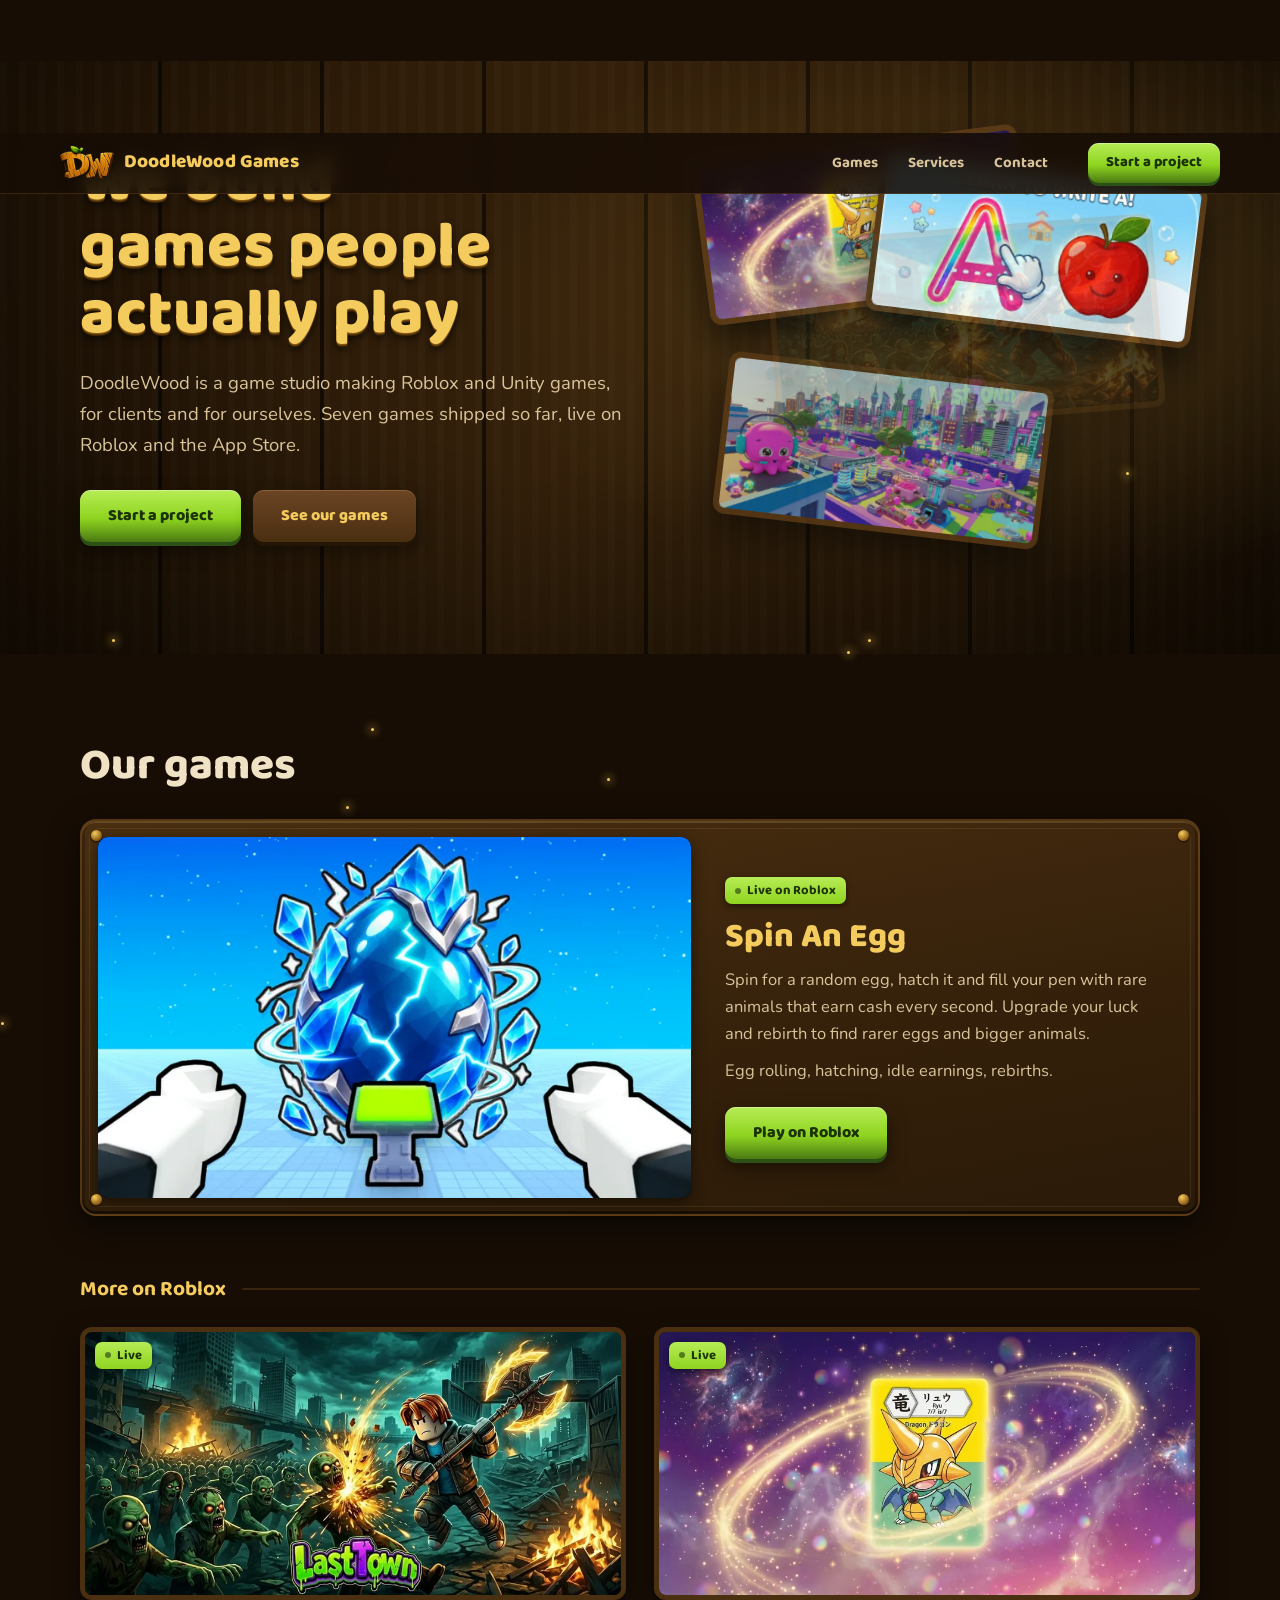
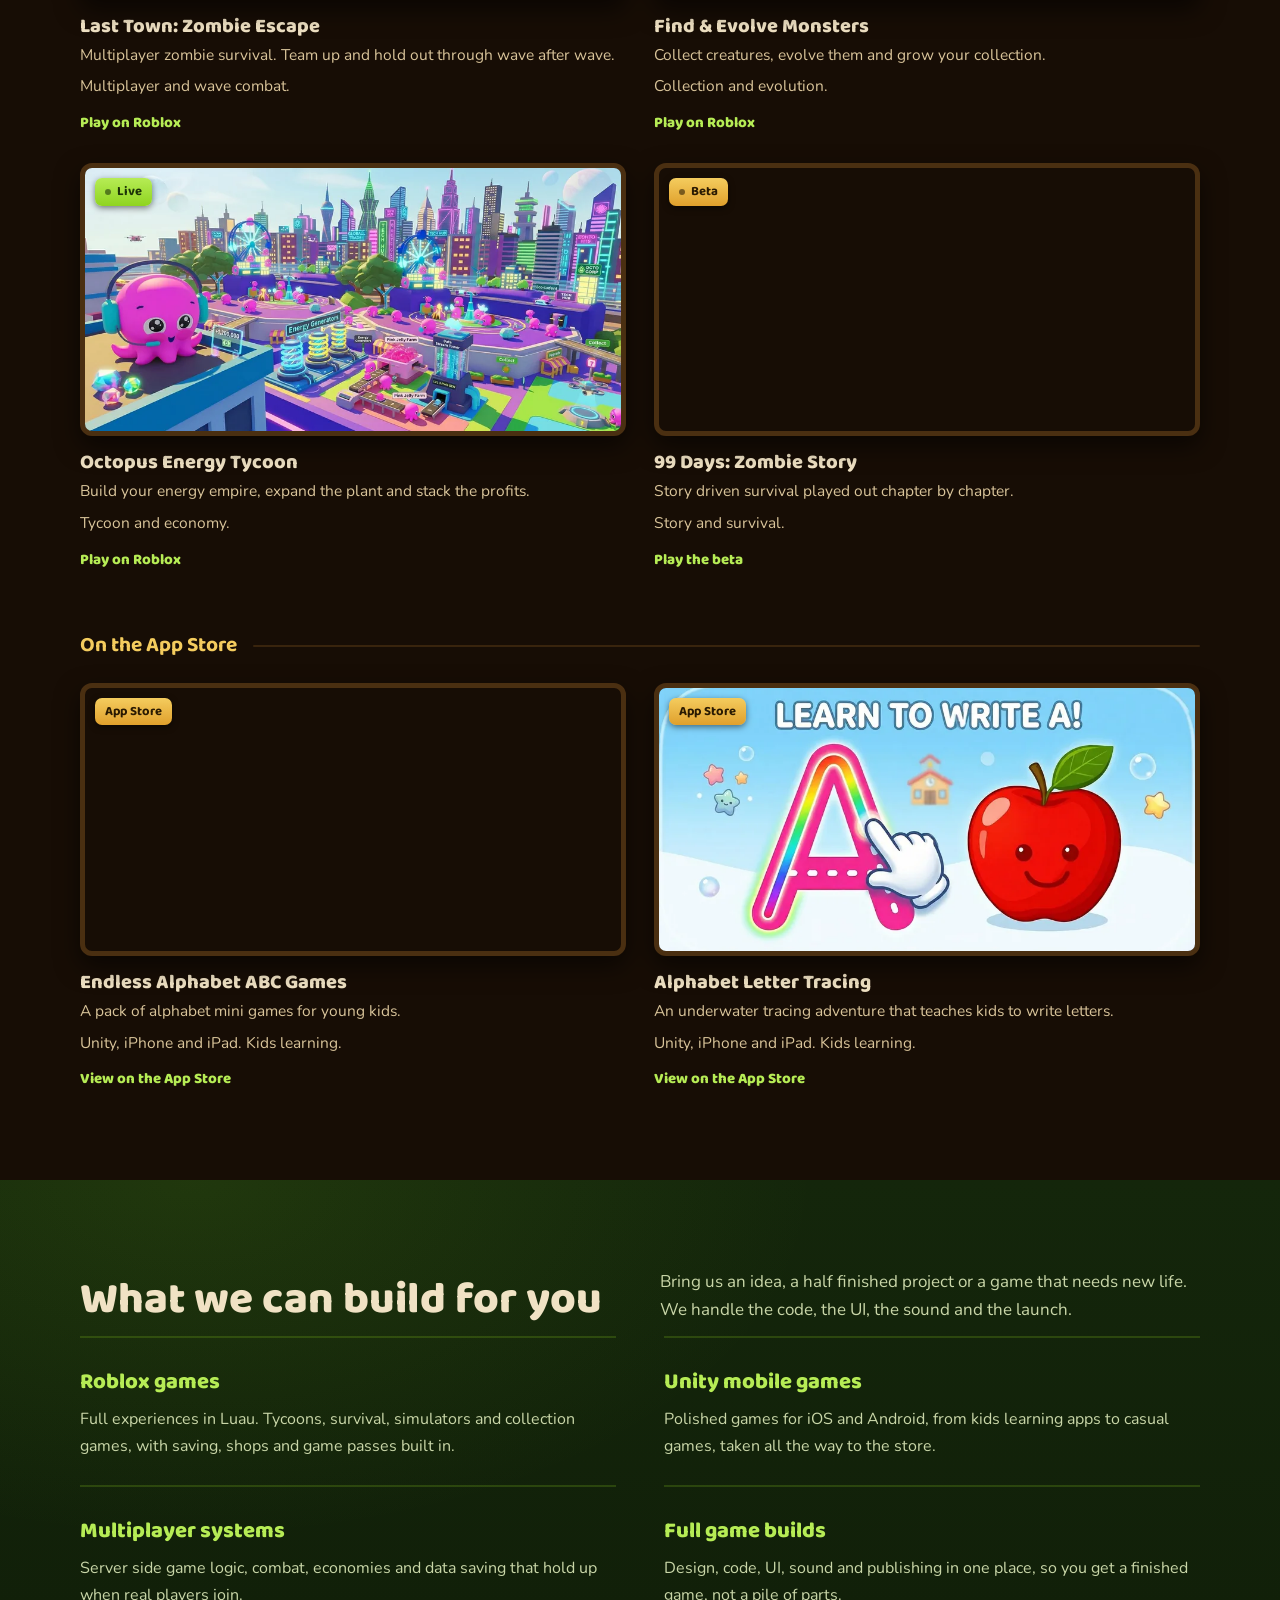
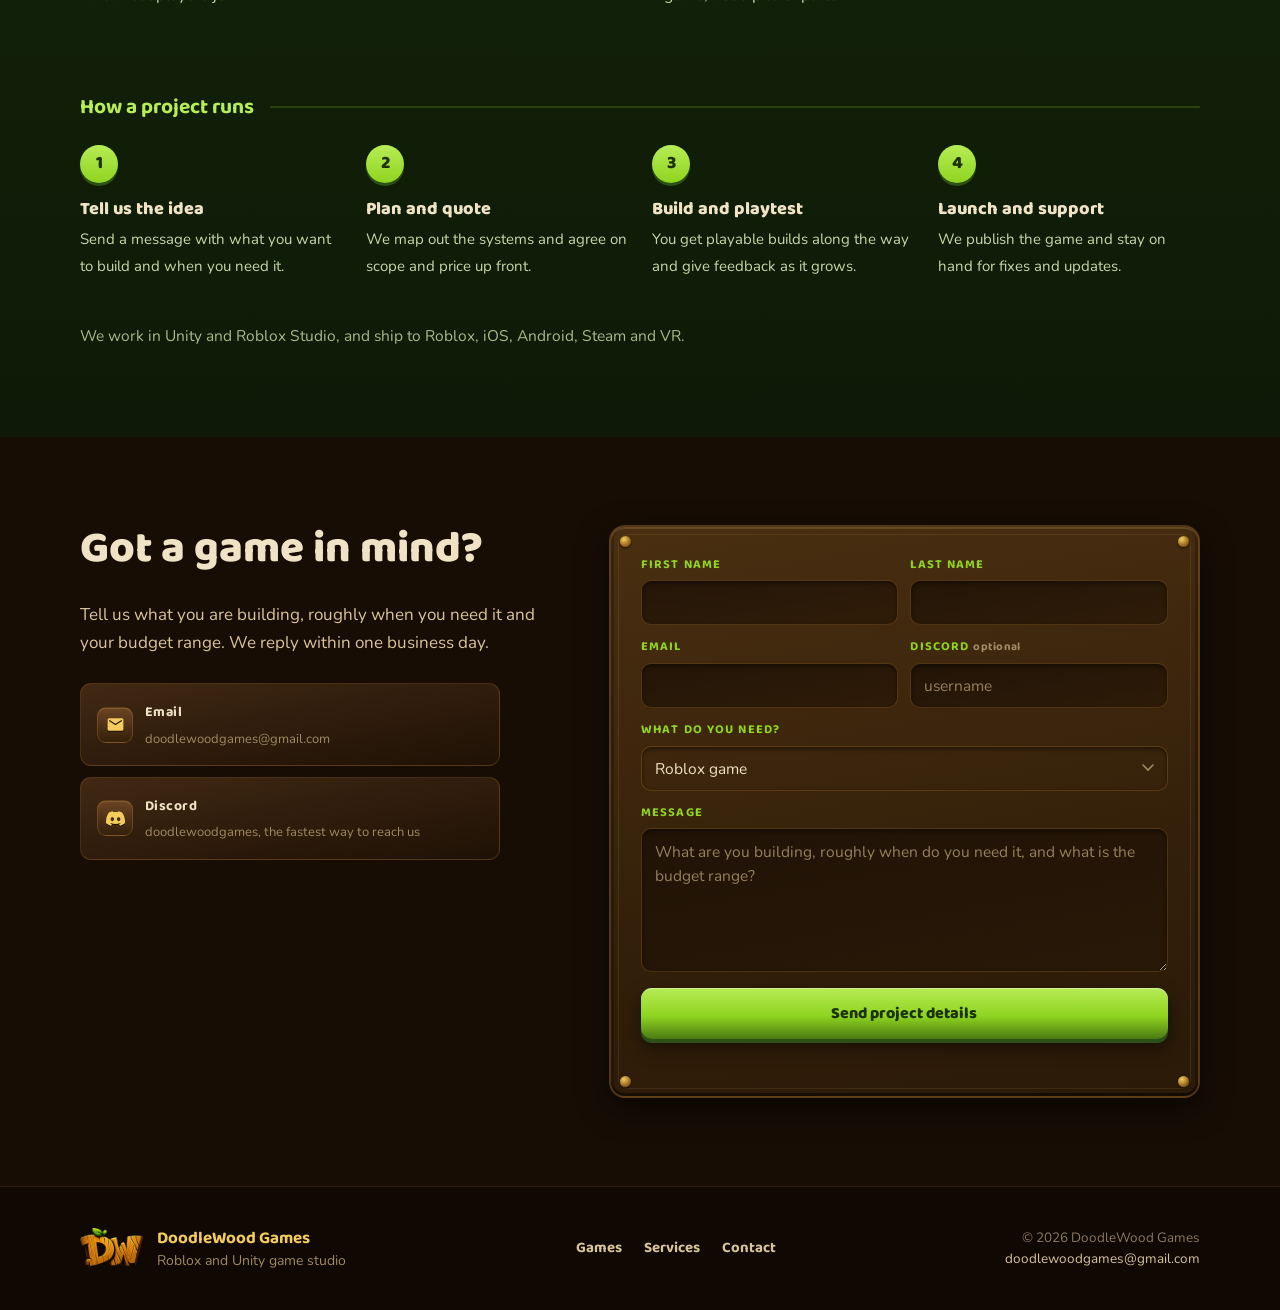
==== games/build-a-slime/index.html @ 62d15bf8 "Add share pages for Spin An Egg and Build A Slime Each page carries the game's thumbnail as its link" ====
<!DOCTYPE html>
<html lang="en">
<head>
<meta charset="UTF-8">
<meta name="viewport" content="width=device-width,initial-scale=1">
<title>Build A Slime Factory by DoodleWood Games</title>
<meta name="description" content="Build a slime factory with droppers, conveyors and upgraders. A Roblox tycoon built by DoodleWood Games.">
<link rel="canonical" href="https://doodlewoodgames.com/games/build-a-slime/">
<!-- Share card for LinkedIn and other link previews, then send people to the games section. -->
<meta property="og:type" content="website">
<meta property="og:site_name" content="DoodleWood Games">
<meta property="og:url" content="https://doodlewoodgames.com/games/build-a-slime/">
<meta property="og:title" content="Build A Slime Factory">
<meta property="og:description" content="Build a slime factory with droppers, conveyors and upgraders. A Roblox tycoon built by DoodleWood Games.">
<meta property="og:image" content="https://doodlewoodgames.com/img/games/build-a-slime.jpg">
<meta property="og:image:width" content="768">
<meta property="og:image:height" content="432">
<meta name="twitter:card" content="summary_large_image">
<meta name="twitter:image" content="https://doodlewoodgames.com/img/games/build-a-slime.jpg">
<meta http-equiv="refresh" content="0; url=/#games">
<link rel="icon" href="/favicon.ico?v=2" sizes="any">
</head>
<body>
<p><a href="/#games">See Build A Slime Factory on DoodleWood Games</a> or <a href="https://www.roblox.com/games/101208958631209/Build-A-Slime-Factory">play it on Roblox</a>.</p>
</body>
</html>
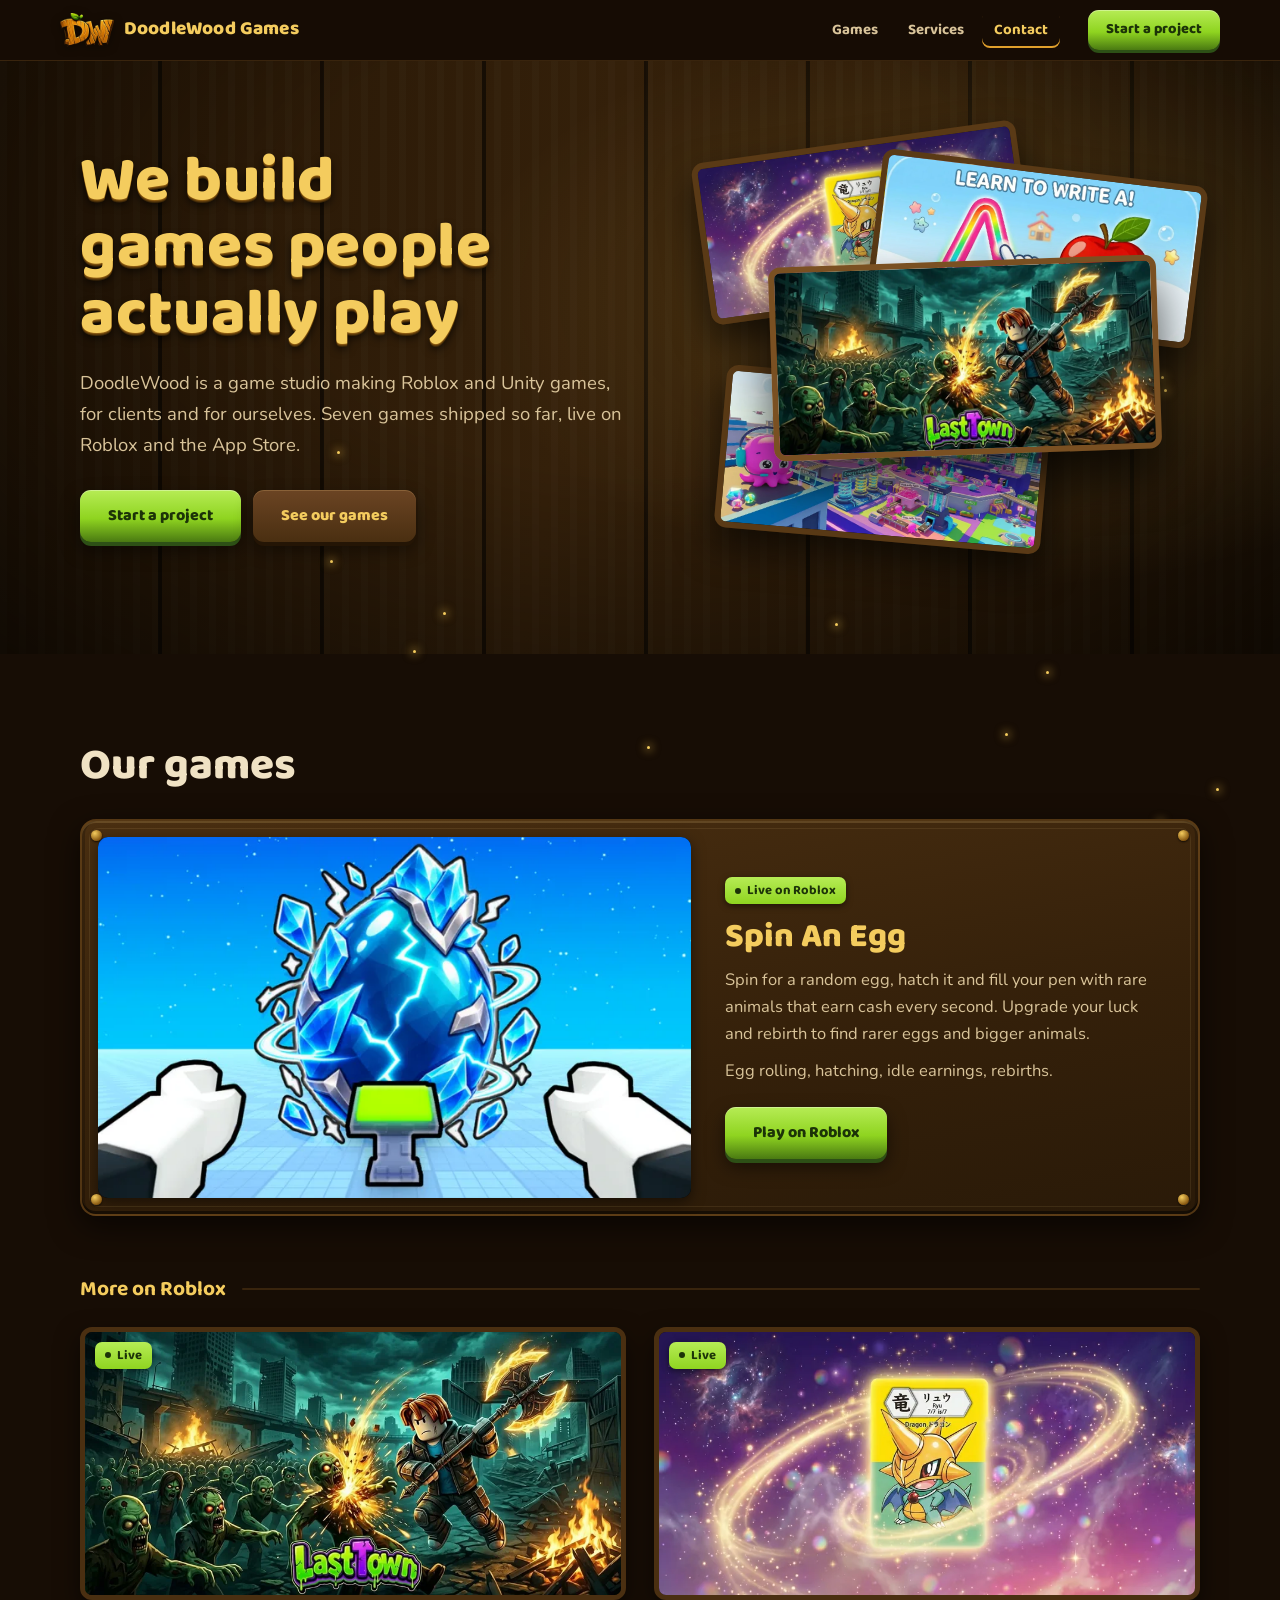
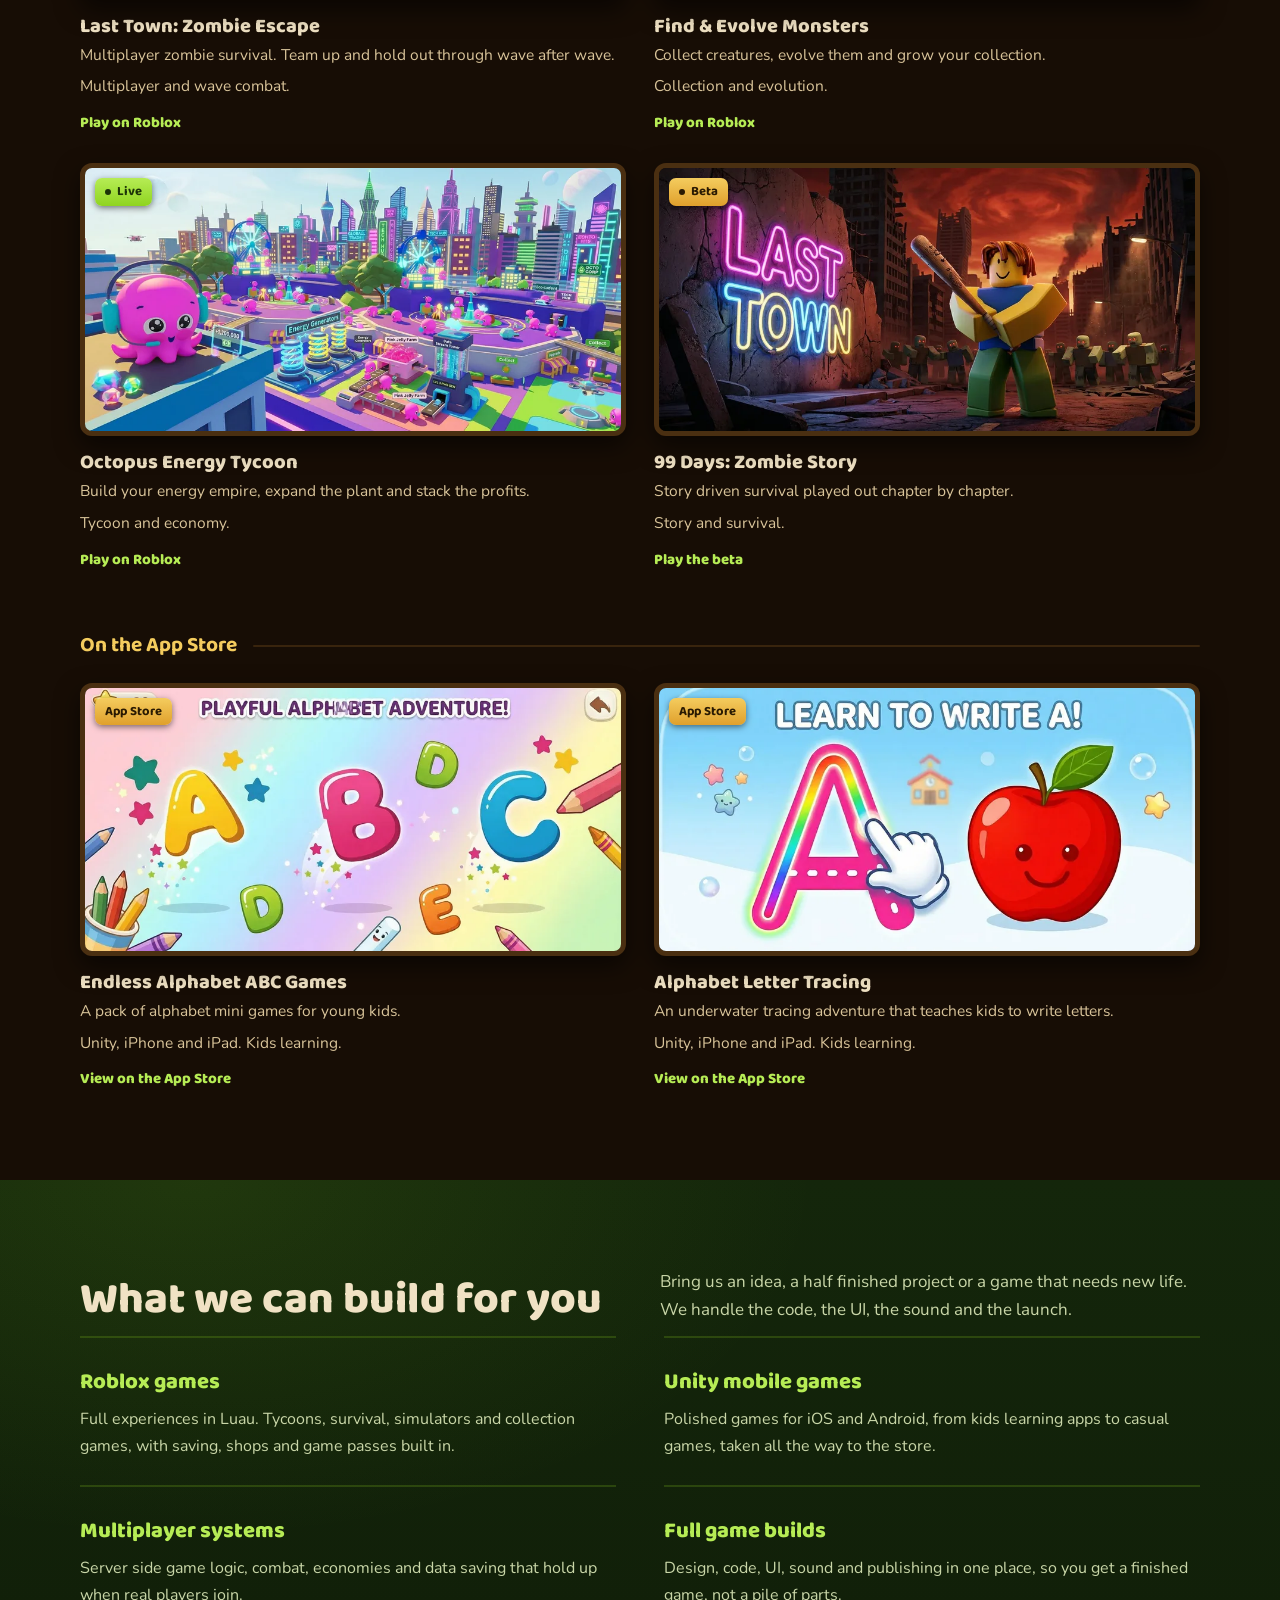
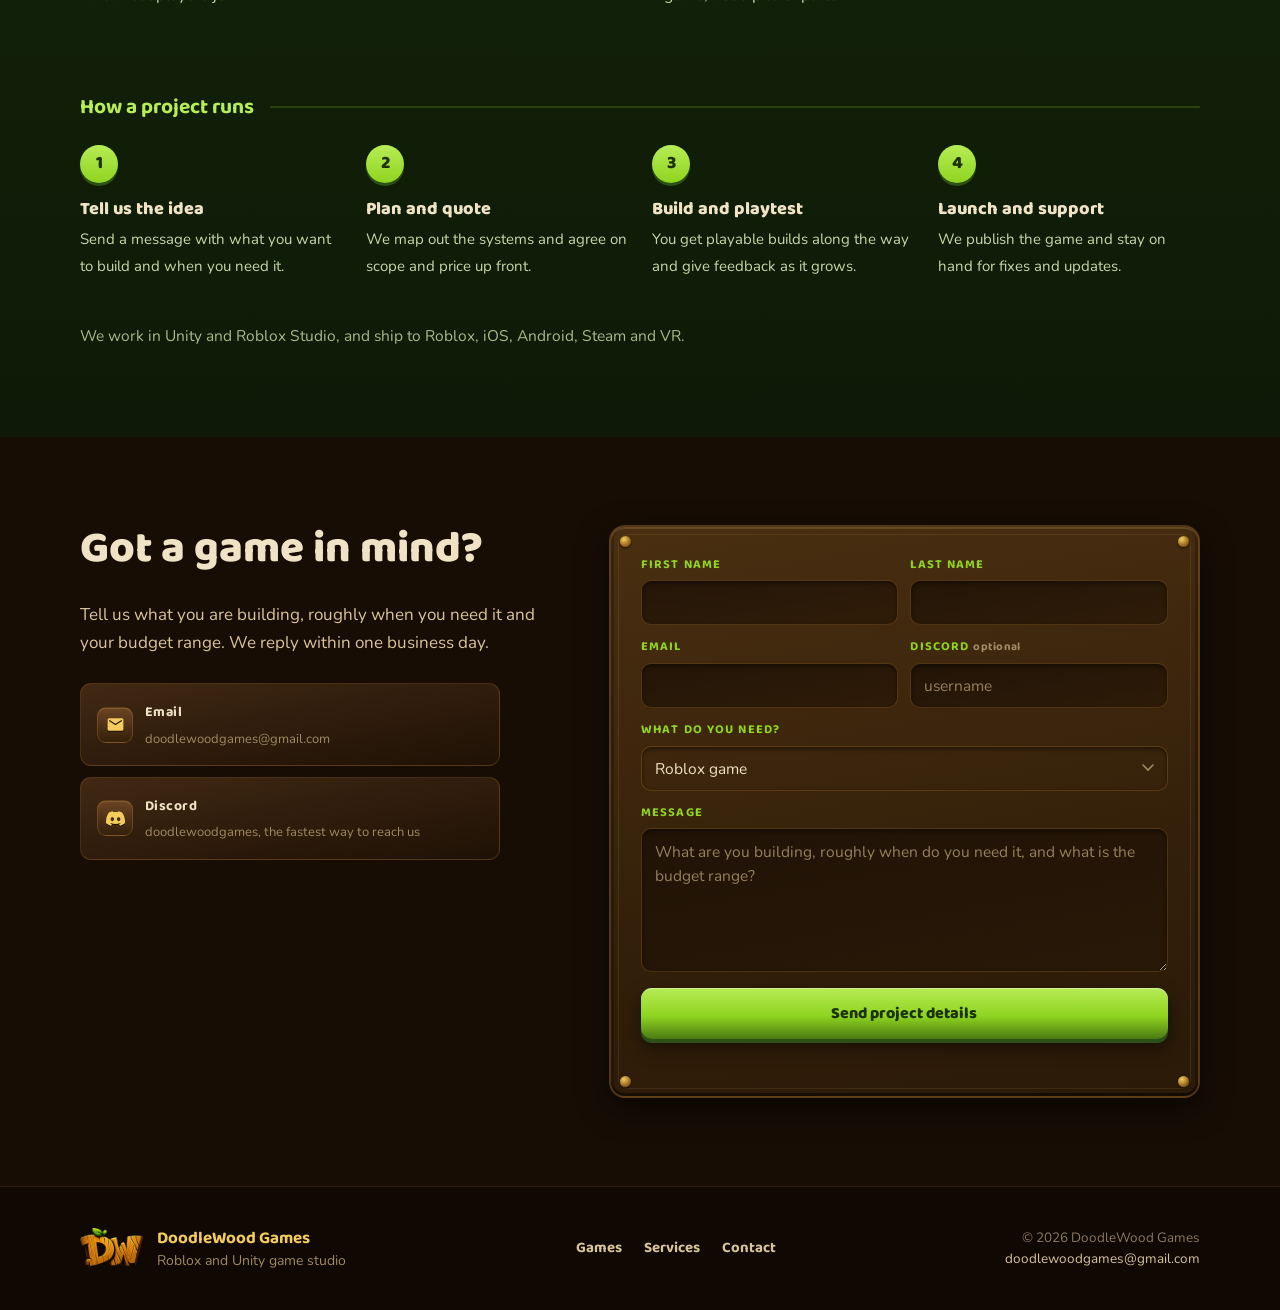
==== commit 04996468: "Use a script redirect on share pages so link previews keep the card Co-Authored-By: Claude Opus 5.5 " ====
--- a/games/build-a-slime/index.html
+++ b/games/build-a-slime/index.html
@@ -17,7 +17,8 @@
 <meta property="og:image:height" content="432">
 <meta name="twitter:card" content="summary_large_image">
 <meta name="twitter:image" content="https://doodlewoodgames.com/img/games/build-a-slime.jpg">
-<meta http-equiv="refresh" content="0; url=/#games">
+<!-- Script redirect, not meta refresh: link preview bots follow meta refresh and lose this card. -->
+<script>location.replace("/#games")</script>
 <link rel="icon" href="/favicon.ico?v=2" sizes="any">
 </head>
 <body>
